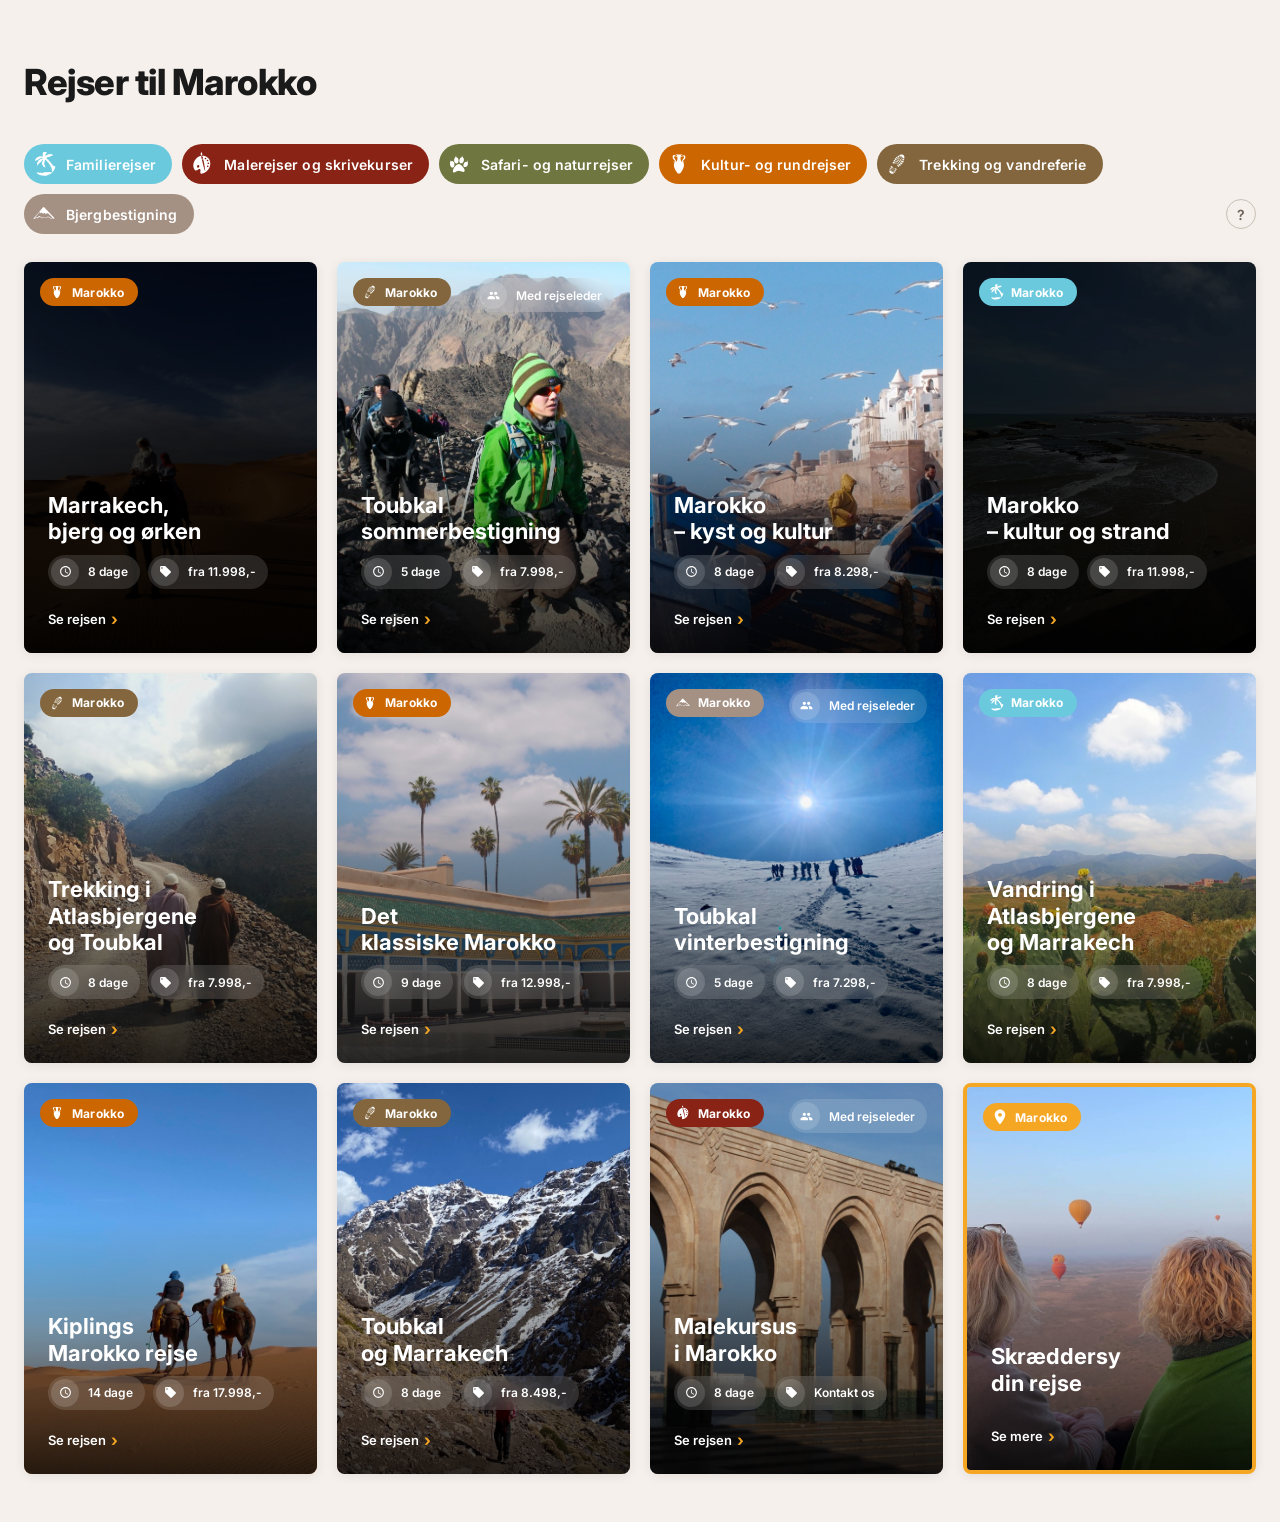
==== index.html @ 6b5b654d "Ryd op: behold kun mockup-versionen" ====
<!DOCTYPE html>
<html lang="da">
<head>
  <meta charset="UTF-8">
  <meta http-equiv="refresh" content="0; url=rejseoversigt-mockup.html">
  <title>Rejseoversigt — Kipling Travel</title>
  <link rel="canonical" href="rejseoversigt-mockup.html">
</head>
<body>
  <p>Omdirigerer til <a href="rejseoversigt-mockup.html">rejseoversigten</a> …</p>
</body>
</html>
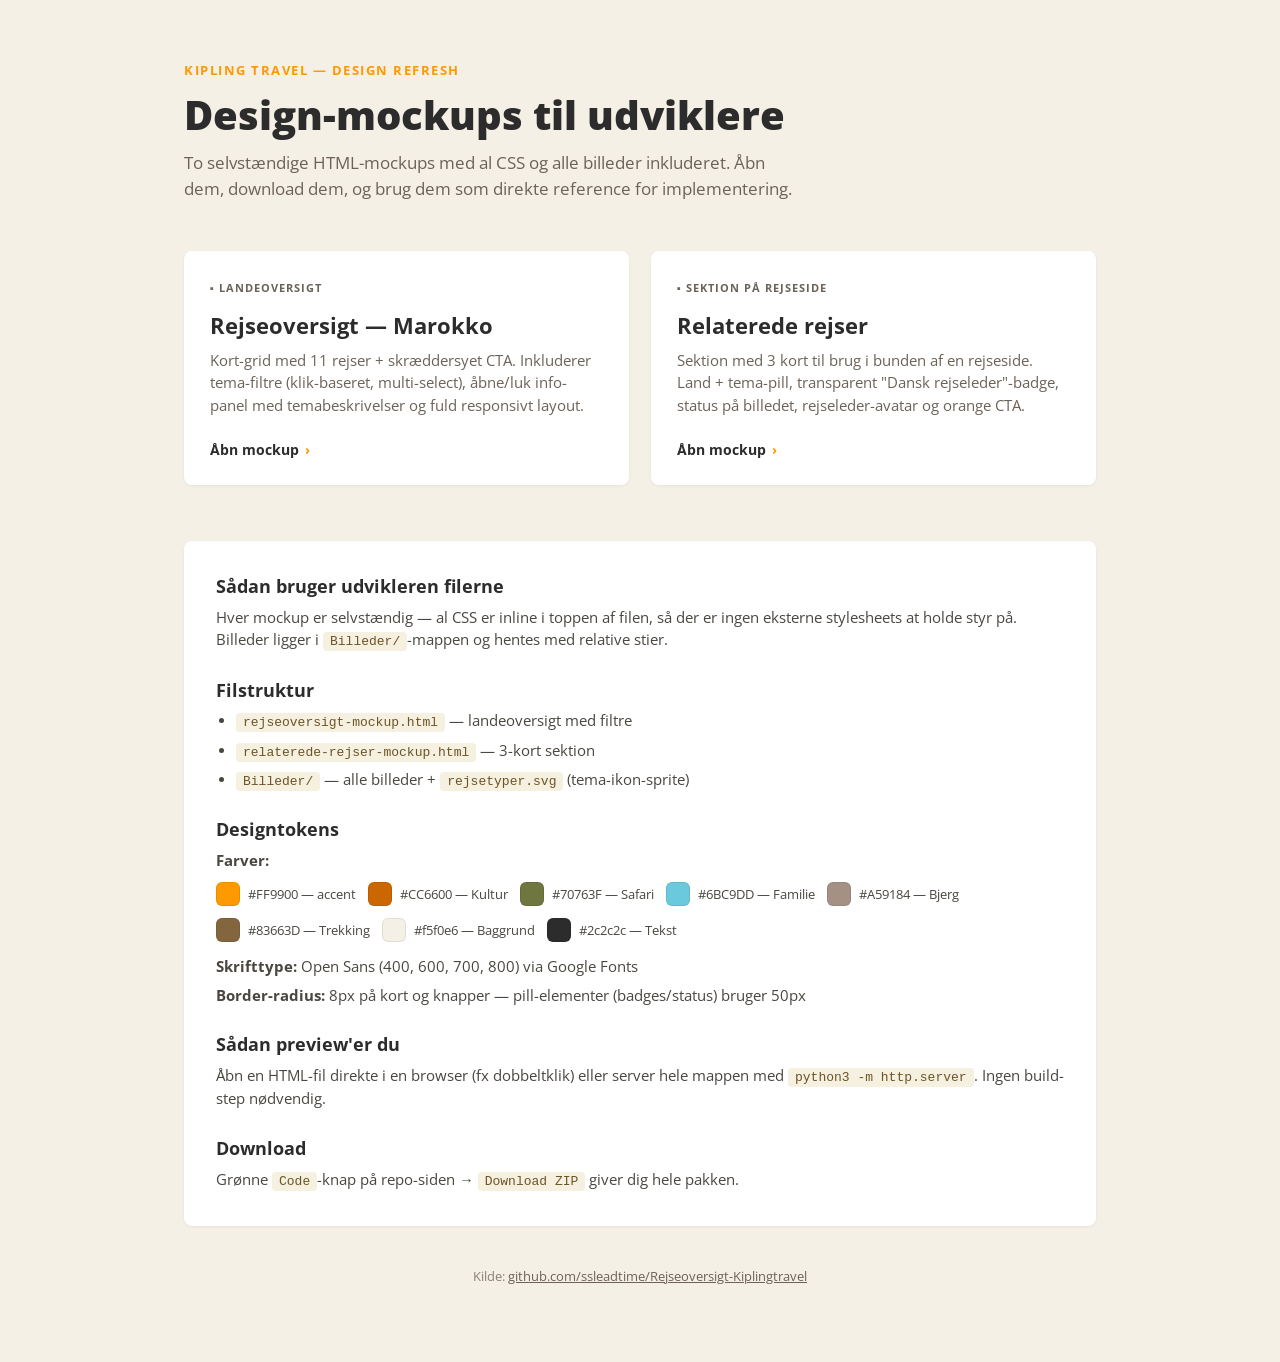
==== commit c472ba17: "Tilføj landing-side og README til udviklerhandover" ====
--- a/index.html
+++ b/index.html
@@ -2,11 +2,225 @@
 <html lang="da">
 <head>
   <meta charset="UTF-8">
-  <meta http-equiv="refresh" content="0; url=rejseoversigt-mockup.html">
-  <title>Rejseoversigt — Kipling Travel</title>
-  <link rel="canonical" href="rejseoversigt-mockup.html">
+  <meta name="viewport" content="width=device-width, initial-scale=1.0">
+  <title>Kipling Travel — design-mockups</title>
+  <style>
+    @import url('https://fonts.googleapis.com/css2?family=Open+Sans:wght@400;500;600;700;800&display=swap');
+
+    * { box-sizing: border-box; }
+    body {
+      margin: 0;
+      font-family: 'Open Sans', -apple-system, BlinkMacSystemFont, sans-serif;
+      background: #f5f0e6;
+      color: #2c2c2c;
+      line-height: 1.55;
+      -webkit-font-smoothing: antialiased;
+    }
+
+    .wrap {
+      max-width: 960px;
+      margin: 0 auto;
+      padding: 60px 24px 80px;
+    }
+
+    header { margin-bottom: 48px; }
+    header .kicker {
+      font-size: 13px;
+      letter-spacing: 1.5px;
+      font-weight: 700;
+      color: #FF9900;
+      text-transform: uppercase;
+      margin: 0 0 12px;
+    }
+    header h1 {
+      font-size: 40px;
+      font-weight: 800;
+      margin: 0 0 12px;
+      color: #2c2c2c;
+      line-height: 1.15;
+    }
+    header p {
+      font-size: 17px;
+      color: #6c6258;
+      margin: 0;
+      max-width: 620px;
+    }
+
+    .mockups {
+      display: grid;
+      grid-template-columns: repeat(2, 1fr);
+      gap: 22px;
+      margin-bottom: 56px;
+    }
+    @media (max-width: 720px) {
+      .mockups { grid-template-columns: 1fr; }
+    }
+
+    .card {
+      background: #fff;
+      border-radius: 8px;
+      padding: 28px 26px 24px;
+      text-decoration: none;
+      color: inherit;
+      box-shadow: 0 1px 3px rgba(0,0,0,0.06);
+      transition: transform 0.2s ease, box-shadow 0.2s ease;
+      display: flex;
+      flex-direction: column;
+    }
+    .card:hover {
+      transform: translateY(-3px);
+      box-shadow: 0 10px 28px rgba(0,0,0,0.12);
+    }
+    .card .label {
+      display: inline-flex;
+      align-items: center;
+      gap: 6px;
+      font-size: 11px;
+      font-weight: 700;
+      color: #6c6258;
+      letter-spacing: 1px;
+      text-transform: uppercase;
+      margin-bottom: 12px;
+    }
+    .card h2 {
+      font-size: 22px;
+      font-weight: 700;
+      margin: 0 0 8px;
+      color: #2c2c2c;
+    }
+    .card p {
+      font-size: 14.5px;
+      color: #6c6258;
+      margin: 0 0 22px;
+      flex: 1;
+    }
+    .card .cta {
+      display: inline-flex;
+      align-items: center;
+      gap: 6px;
+      font-weight: 700;
+      color: #2c2c2c;
+      font-size: 14px;
+    }
+    .card .cta .arrow { color: #FF9900; }
+
+    section.info {
+      background: #fff;
+      border-radius: 8px;
+      padding: 32px 32px 28px;
+      box-shadow: 0 1px 3px rgba(0,0,0,0.06);
+    }
+    section.info h3 {
+      margin: 0 0 6px;
+      font-size: 18px;
+      font-weight: 700;
+    }
+    section.info h3:not(:first-child) { margin-top: 24px; }
+    section.info p, section.info li {
+      color: #4a4640;
+      font-size: 14.5px;
+      margin: 0 0 6px;
+    }
+    section.info ul {
+      margin: 0 0 6px 20px;
+      padding: 0;
+    }
+    section.info code {
+      font-family: 'SF Mono', Menlo, Monaco, Consolas, monospace;
+      background: #f5f0e0;
+      padding: 2px 7px;
+      border-radius: 4px;
+      font-size: 13px;
+      color: #6c5426;
+    }
+    section.info .swatches {
+      display: flex;
+      gap: 12px;
+      flex-wrap: wrap;
+      margin-top: 10px;
+    }
+    section.info .swatch {
+      display: inline-flex;
+      align-items: center;
+      gap: 8px;
+      font-size: 13px;
+      color: #4a4640;
+    }
+    section.info .swatch .chip {
+      width: 24px; height: 24px; border-radius: 6px;
+      box-shadow: inset 0 0 0 1px rgba(0,0,0,0.08);
+    }
+
+    footer {
+      margin-top: 40px;
+      color: #8a8175;
+      font-size: 13px;
+      text-align: center;
+    }
+    footer a { color: #6c6258; }
+  </style>
 </head>
 <body>
-  <p>Omdirigerer til <a href="rejseoversigt-mockup.html">rejseoversigten</a> …</p>
+
+  <div class="wrap">
+    <header>
+      <p class="kicker">Kipling Travel — design refresh</p>
+      <h1>Design-mockups til udviklere</h1>
+      <p>To selvstændige HTML-mockups med al CSS og alle billeder inkluderet. Åbn dem, download dem, og brug dem som direkte reference for implementering.</p>
+    </header>
+
+    <div class="mockups">
+      <a class="card" href="rejseoversigt-mockup.html">
+        <span class="label">▪ Landeoversigt</span>
+        <h2>Rejseoversigt — Marokko</h2>
+        <p>Kort-grid med 11 rejser + skræddersyet CTA. Inkluderer tema-filtre (klik-baseret, multi-select), åbne/luk info-panel med temabeskrivelser og fuld responsivt layout.</p>
+        <span class="cta">Åbn mockup <span class="arrow">›</span></span>
+      </a>
+      <a class="card" href="relaterede-rejser-mockup.html">
+        <span class="label">▪ Sektion på rejseside</span>
+        <h2>Relaterede rejser</h2>
+        <p>Sektion med 3 kort til brug i bunden af en rejseside. Land + tema-pill, transparent "Dansk rejseleder"-badge, status på billedet, rejseleder-avatar og orange CTA.</p>
+        <span class="cta">Åbn mockup <span class="arrow">›</span></span>
+      </a>
+    </div>
+
+    <section class="info">
+      <h3>Sådan bruger udvikleren filerne</h3>
+      <p>Hver mockup er selvstændig — al CSS er inline i toppen af filen, så der er ingen eksterne stylesheets at holde styr på. Billeder ligger i <code>Billeder/</code>-mappen og hentes med relative stier.</p>
+
+      <h3>Filstruktur</h3>
+      <ul>
+        <li><code>rejseoversigt-mockup.html</code> — landeoversigt med filtre</li>
+        <li><code>relaterede-rejser-mockup.html</code> — 3-kort sektion</li>
+        <li><code>Billeder/</code> — alle billeder + <code>rejsetyper.svg</code> (tema-ikon-sprite)</li>
+      </ul>
+
+      <h3>Designtokens</h3>
+      <p><strong>Farver:</strong></p>
+      <div class="swatches">
+        <span class="swatch"><span class="chip" style="background:#FF9900"></span>#FF9900 — accent</span>
+        <span class="swatch"><span class="chip" style="background:#CC6600"></span>#CC6600 — Kultur</span>
+        <span class="swatch"><span class="chip" style="background:#70763F"></span>#70763F — Safari</span>
+        <span class="swatch"><span class="chip" style="background:#6BC9DD"></span>#6BC9DD — Familie</span>
+        <span class="swatch"><span class="chip" style="background:#A59184"></span>#A59184 — Bjerg</span>
+        <span class="swatch"><span class="chip" style="background:#83663D"></span>#83663D — Trekking</span>
+        <span class="swatch"><span class="chip" style="background:#f5f0e6"></span>#f5f0e6 — Baggrund</span>
+        <span class="swatch"><span class="chip" style="background:#2c2c2c"></span>#2c2c2c — Tekst</span>
+      </div>
+      <p style="margin-top:14px;"><strong>Skrifttype:</strong> Open Sans (400, 600, 700, 800) via Google Fonts</p>
+      <p><strong>Border-radius:</strong> 8px på kort og knapper — pill-elementer (badges/status) bruger 50px</p>
+
+      <h3>Sådan preview'er du</h3>
+      <p>Åbn en HTML-fil direkte i en browser (fx dobbeltklik) eller server hele mappen med <code>python3 -m http.server</code>. Ingen build-step nødvendig.</p>
+
+      <h3>Download</h3>
+      <p>Grønne <code>Code</code>-knap på repo-siden → <code>Download ZIP</code> giver dig hele pakken.</p>
+    </section>
+
+    <footer>
+      Kilde: <a href="https://github.com/ssleadtime/Rejseoversigt-Kiplingtravel">github.com/ssleadtime/Rejseoversigt-Kiplingtravel</a>
+    </footer>
+  </div>
+
 </body>
 </html>
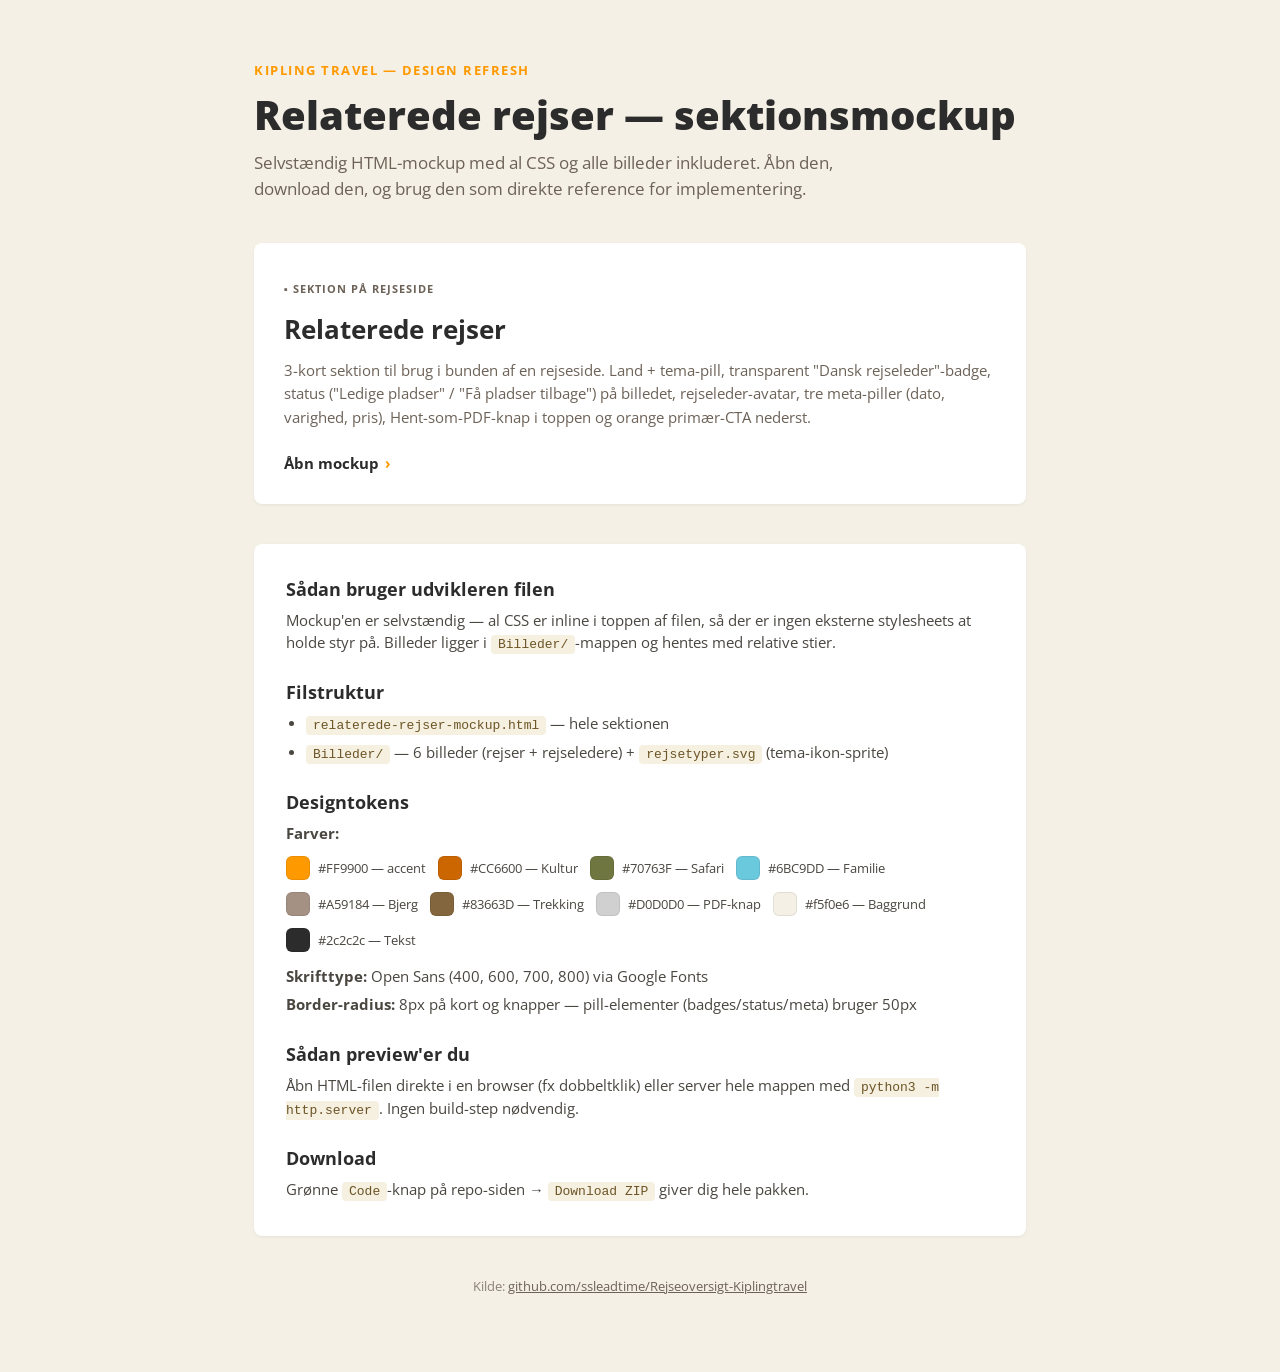
==== commit 5c79150d: "Ryd op: kun relaterede-rejser mockup — udvikleren har allerede rejseoversigten" ====
--- a/index.html
+++ b/index.html
@@ -3,7 +3,7 @@
 <head>
   <meta charset="UTF-8">
   <meta name="viewport" content="width=device-width, initial-scale=1.0">
-  <title>Kipling Travel — design-mockups</title>
+  <title>Kipling Travel — Relaterede rejser mockup</title>
   <style>
     @import url('https://fonts.googleapis.com/css2?family=Open+Sans:wght@400;500;600;700;800&display=swap');
 
@@ -18,12 +18,12 @@
     }
 
     .wrap {
-      max-width: 960px;
+      max-width: 820px;
       margin: 0 auto;
       padding: 60px 24px 80px;
     }
 
-    header { margin-bottom: 48px; }
+    header { margin-bottom: 40px; }
     header .kicker {
       font-size: 13px;
       letter-spacing: 1.5px;
@@ -46,26 +46,16 @@
       max-width: 620px;
     }
 
-    .mockups {
-      display: grid;
-      grid-template-columns: repeat(2, 1fr);
-      gap: 22px;
-      margin-bottom: 56px;
-    }
-    @media (max-width: 720px) {
-      .mockups { grid-template-columns: 1fr; }
-    }
-
     .card {
       background: #fff;
       border-radius: 8px;
-      padding: 28px 26px 24px;
+      padding: 32px 30px 28px;
       text-decoration: none;
       color: inherit;
       box-shadow: 0 1px 3px rgba(0,0,0,0.06);
       transition: transform 0.2s ease, box-shadow 0.2s ease;
-      display: flex;
-      flex-direction: column;
+      display: block;
+      margin-bottom: 40px;
     }
     .card:hover {
       transform: translateY(-3px);
@@ -83,16 +73,15 @@
       margin-bottom: 12px;
     }
     .card h2 {
-      font-size: 22px;
-      font-weight: 700;
-      margin: 0 0 8px;
+      font-size: 26px;
+      font-weight: 700;
+      margin: 0 0 10px;
       color: #2c2c2c;
     }
     .card p {
-      font-size: 14.5px;
+      font-size: 15px;
       color: #6c6258;
       margin: 0 0 22px;
-      flex: 1;
     }
     .card .cta {
       display: inline-flex;
@@ -100,7 +89,7 @@
       gap: 6px;
       font-weight: 700;
       color: #2c2c2c;
-      font-size: 14px;
+      font-size: 15px;
     }
     .card .cta .arrow { color: #FF9900; }
 
@@ -165,34 +154,25 @@
   <div class="wrap">
     <header>
       <p class="kicker">Kipling Travel — design refresh</p>
-      <h1>Design-mockups til udviklere</h1>
-      <p>To selvstændige HTML-mockups med al CSS og alle billeder inkluderet. Åbn dem, download dem, og brug dem som direkte reference for implementering.</p>
+      <h1>Relaterede rejser — sektionsmockup</h1>
+      <p>Selvstændig HTML-mockup med al CSS og alle billeder inkluderet. Åbn den, download den, og brug den som direkte reference for implementering.</p>
     </header>
 
-    <div class="mockups">
-      <a class="card" href="rejseoversigt-mockup.html">
-        <span class="label">▪ Landeoversigt</span>
-        <h2>Rejseoversigt — Marokko</h2>
-        <p>Kort-grid med 11 rejser + skræddersyet CTA. Inkluderer tema-filtre (klik-baseret, multi-select), åbne/luk info-panel med temabeskrivelser og fuld responsivt layout.</p>
-        <span class="cta">Åbn mockup <span class="arrow">›</span></span>
-      </a>
-      <a class="card" href="relaterede-rejser-mockup.html">
-        <span class="label">▪ Sektion på rejseside</span>
-        <h2>Relaterede rejser</h2>
-        <p>Sektion med 3 kort til brug i bunden af en rejseside. Land + tema-pill, transparent "Dansk rejseleder"-badge, status på billedet, rejseleder-avatar og orange CTA.</p>
-        <span class="cta">Åbn mockup <span class="arrow">›</span></span>
-      </a>
-    </div>
+    <a class="card" href="relaterede-rejser-mockup.html">
+      <span class="label">▪ Sektion på rejseside</span>
+      <h2>Relaterede rejser</h2>
+      <p>3-kort sektion til brug i bunden af en rejseside. Land + tema-pill, transparent "Dansk rejseleder"-badge, status ("Ledige pladser" / "Få pladser tilbage") på billedet, rejseleder-avatar, tre meta-piller (dato, varighed, pris), Hent-som-PDF-knap i toppen og orange primær-CTA nederst.</p>
+      <span class="cta">Åbn mockup <span class="arrow">›</span></span>
+    </a>
 
     <section class="info">
-      <h3>Sådan bruger udvikleren filerne</h3>
-      <p>Hver mockup er selvstændig — al CSS er inline i toppen af filen, så der er ingen eksterne stylesheets at holde styr på. Billeder ligger i <code>Billeder/</code>-mappen og hentes med relative stier.</p>
+      <h3>Sådan bruger udvikleren filen</h3>
+      <p>Mockup'en er selvstændig — al CSS er inline i toppen af filen, så der er ingen eksterne stylesheets at holde styr på. Billeder ligger i <code>Billeder/</code>-mappen og hentes med relative stier.</p>
 
       <h3>Filstruktur</h3>
       <ul>
-        <li><code>rejseoversigt-mockup.html</code> — landeoversigt med filtre</li>
-        <li><code>relaterede-rejser-mockup.html</code> — 3-kort sektion</li>
-        <li><code>Billeder/</code> — alle billeder + <code>rejsetyper.svg</code> (tema-ikon-sprite)</li>
+        <li><code>relaterede-rejser-mockup.html</code> — hele sektionen</li>
+        <li><code>Billeder/</code> — 6 billeder (rejser + rejseledere) + <code>rejsetyper.svg</code> (tema-ikon-sprite)</li>
       </ul>
 
       <h3>Designtokens</h3>
@@ -204,14 +184,15 @@
         <span class="swatch"><span class="chip" style="background:#6BC9DD"></span>#6BC9DD — Familie</span>
         <span class="swatch"><span class="chip" style="background:#A59184"></span>#A59184 — Bjerg</span>
         <span class="swatch"><span class="chip" style="background:#83663D"></span>#83663D — Trekking</span>
+        <span class="swatch"><span class="chip" style="background:#D0D0D0"></span>#D0D0D0 — PDF-knap</span>
         <span class="swatch"><span class="chip" style="background:#f5f0e6"></span>#f5f0e6 — Baggrund</span>
         <span class="swatch"><span class="chip" style="background:#2c2c2c"></span>#2c2c2c — Tekst</span>
       </div>
       <p style="margin-top:14px;"><strong>Skrifttype:</strong> Open Sans (400, 600, 700, 800) via Google Fonts</p>
-      <p><strong>Border-radius:</strong> 8px på kort og knapper — pill-elementer (badges/status) bruger 50px</p>
+      <p><strong>Border-radius:</strong> 8px på kort og knapper — pill-elementer (badges/status/meta) bruger 50px</p>
 
       <h3>Sådan preview'er du</h3>
-      <p>Åbn en HTML-fil direkte i en browser (fx dobbeltklik) eller server hele mappen med <code>python3 -m http.server</code>. Ingen build-step nødvendig.</p>
+      <p>Åbn HTML-filen direkte i en browser (fx dobbeltklik) eller server hele mappen med <code>python3 -m http.server</code>. Ingen build-step nødvendig.</p>
 
       <h3>Download</h3>
       <p>Grønne <code>Code</code>-knap på repo-siden → <code>Download ZIP</code> giver dig hele pakken.</p>
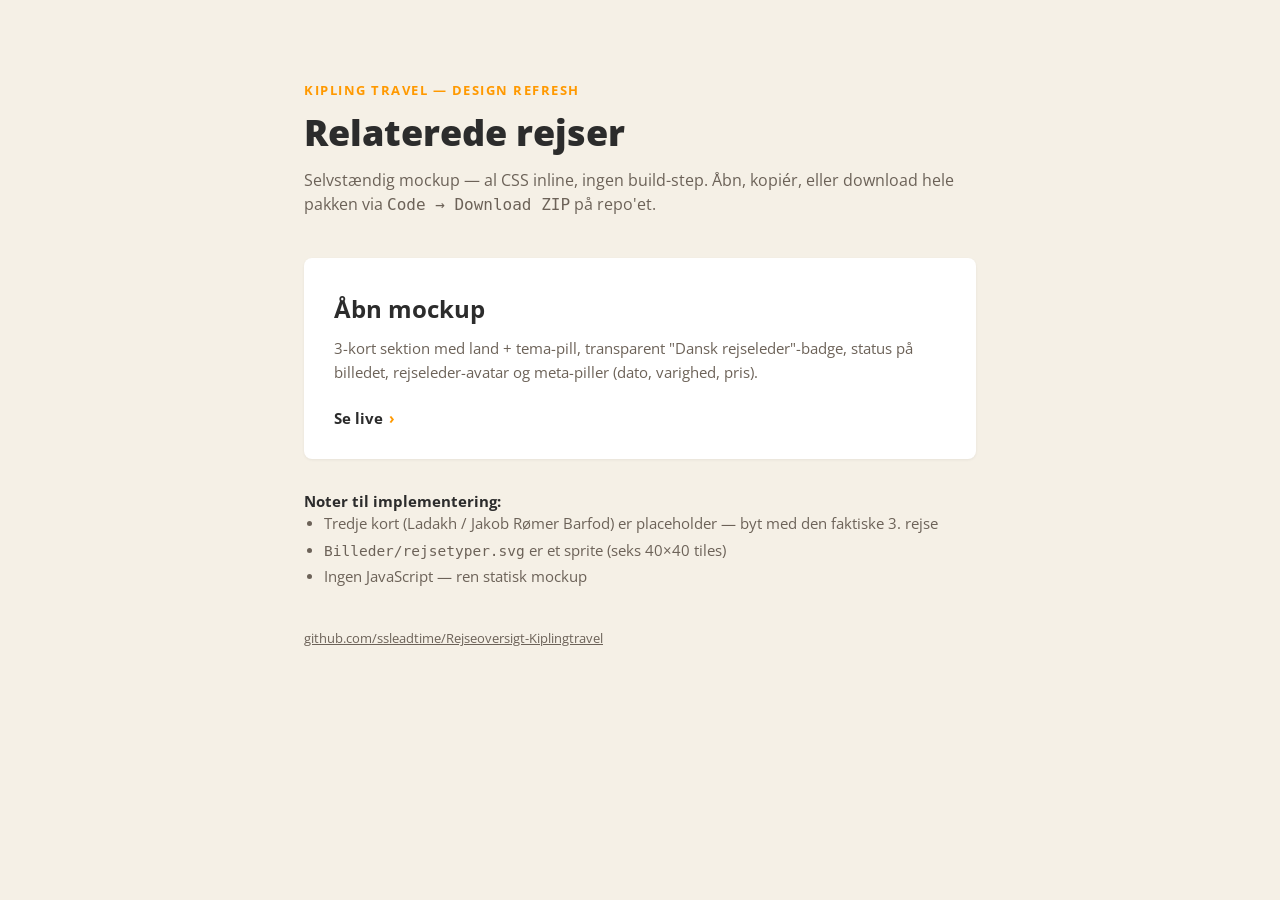
==== commit 94540e87: "Slank landing og README - udvikleren kender brandet, mockup'en taler for sig selv" ====
--- a/index.html
+++ b/index.html
@@ -18,9 +18,9 @@
     }
 
     .wrap {
-      max-width: 820px;
+      max-width: 720px;
       margin: 0 auto;
-      padding: 60px 24px 80px;
+      padding: 80px 24px;
     }
 
     header { margin-bottom: 40px; }
@@ -33,17 +33,16 @@
       margin: 0 0 12px;
     }
     header h1 {
-      font-size: 40px;
+      font-size: 36px;
       font-weight: 800;
-      margin: 0 0 12px;
+      margin: 0 0 14px;
       color: #2c2c2c;
       line-height: 1.15;
     }
     header p {
-      font-size: 17px;
+      font-size: 16px;
       color: #6c6258;
       margin: 0;
-      max-width: 620px;
     }
 
     .card {
@@ -55,25 +54,14 @@
       box-shadow: 0 1px 3px rgba(0,0,0,0.06);
       transition: transform 0.2s ease, box-shadow 0.2s ease;
       display: block;
-      margin-bottom: 40px;
+      margin-bottom: 32px;
     }
     .card:hover {
       transform: translateY(-3px);
       box-shadow: 0 10px 28px rgba(0,0,0,0.12);
     }
-    .card .label {
-      display: inline-flex;
-      align-items: center;
-      gap: 6px;
-      font-size: 11px;
-      font-weight: 700;
-      color: #6c6258;
-      letter-spacing: 1px;
-      text-transform: uppercase;
-      margin-bottom: 12px;
-    }
     .card h2 {
-      font-size: 26px;
+      font-size: 24px;
       font-weight: 700;
       margin: 0 0 10px;
       color: #2c2c2c;
@@ -93,58 +81,18 @@
     }
     .card .cta .arrow { color: #FF9900; }
 
-    section.info {
-      background: #fff;
-      border-radius: 8px;
-      padding: 32px 32px 28px;
-      box-shadow: 0 1px 3px rgba(0,0,0,0.06);
+    .notes {
+      font-size: 14.5px;
+      color: #6c6258;
     }
-    section.info h3 {
-      margin: 0 0 6px;
-      font-size: 18px;
-      font-weight: 700;
-    }
-    section.info h3:not(:first-child) { margin-top: 24px; }
-    section.info p, section.info li {
-      color: #4a4640;
-      font-size: 14.5px;
-      margin: 0 0 6px;
-    }
-    section.info ul {
-      margin: 0 0 6px 20px;
-      padding: 0;
-    }
-    section.info code {
-      font-family: 'SF Mono', Menlo, Monaco, Consolas, monospace;
-      background: #f5f0e0;
-      padding: 2px 7px;
-      border-radius: 4px;
-      font-size: 13px;
-      color: #6c5426;
-    }
-    section.info .swatches {
-      display: flex;
-      gap: 12px;
-      flex-wrap: wrap;
-      margin-top: 10px;
-    }
-    section.info .swatch {
-      display: inline-flex;
-      align-items: center;
-      gap: 8px;
-      font-size: 13px;
-      color: #4a4640;
-    }
-    section.info .swatch .chip {
-      width: 24px; height: 24px; border-radius: 6px;
-      box-shadow: inset 0 0 0 1px rgba(0,0,0,0.08);
-    }
+    .notes strong { color: #2c2c2c; }
+    .notes ul { margin: 0; padding-left: 20px; }
+    .notes li { margin-bottom: 4px; }
 
     footer {
       margin-top: 40px;
       color: #8a8175;
       font-size: 13px;
-      text-align: center;
     }
     footer a { color: #6c6258; }
   </style>
@@ -154,52 +102,27 @@
   <div class="wrap">
     <header>
       <p class="kicker">Kipling Travel — design refresh</p>
-      <h1>Relaterede rejser — sektionsmockup</h1>
-      <p>Selvstændig HTML-mockup med al CSS og alle billeder inkluderet. Åbn den, download den, og brug den som direkte reference for implementering.</p>
+      <h1>Relaterede rejser</h1>
+      <p>Selvstændig mockup — al CSS inline, ingen build-step. Åbn, kopiér, eller download hele pakken via <code>Code → Download ZIP</code> på repo'et.</p>
     </header>
 
     <a class="card" href="relaterede-rejser-mockup.html">
-      <span class="label">▪ Sektion på rejseside</span>
-      <h2>Relaterede rejser</h2>
-      <p>3-kort sektion til brug i bunden af en rejseside. Land + tema-pill, transparent "Dansk rejseleder"-badge, status ("Ledige pladser" / "Få pladser tilbage") på billedet, rejseleder-avatar, tre meta-piller (dato, varighed, pris), Hent-som-PDF-knap i toppen og orange primær-CTA nederst.</p>
-      <span class="cta">Åbn mockup <span class="arrow">›</span></span>
+      <h2>Åbn mockup</h2>
+      <p>3-kort sektion med land + tema-pill, transparent "Dansk rejseleder"-badge, status på billedet, rejseleder-avatar og meta-piller (dato, varighed, pris).</p>
+      <span class="cta">Se live <span class="arrow">›</span></span>
     </a>
 
-    <section class="info">
-      <h3>Sådan bruger udvikleren filen</h3>
-      <p>Mockup'en er selvstændig — al CSS er inline i toppen af filen, så der er ingen eksterne stylesheets at holde styr på. Billeder ligger i <code>Billeder/</code>-mappen og hentes med relative stier.</p>
-
-      <h3>Filstruktur</h3>
+    <div class="notes">
+      <strong>Noter til implementering:</strong>
       <ul>
-        <li><code>relaterede-rejser-mockup.html</code> — hele sektionen</li>
-        <li><code>Billeder/</code> — 6 billeder (rejser + rejseledere) + <code>rejsetyper.svg</code> (tema-ikon-sprite)</li>
+        <li>Tredje kort (Ladakh / Jakob Rømer Barfod) er placeholder — byt med den faktiske 3. rejse</li>
+        <li><code>Billeder/rejsetyper.svg</code> er et sprite (seks 40×40 tiles)</li>
+        <li>Ingen JavaScript — ren statisk mockup</li>
       </ul>
-
-      <h3>Designtokens</h3>
-      <p><strong>Farver:</strong></p>
-      <div class="swatches">
-        <span class="swatch"><span class="chip" style="background:#FF9900"></span>#FF9900 — accent</span>
-        <span class="swatch"><span class="chip" style="background:#CC6600"></span>#CC6600 — Kultur</span>
-        <span class="swatch"><span class="chip" style="background:#70763F"></span>#70763F — Safari</span>
-        <span class="swatch"><span class="chip" style="background:#6BC9DD"></span>#6BC9DD — Familie</span>
-        <span class="swatch"><span class="chip" style="background:#A59184"></span>#A59184 — Bjerg</span>
-        <span class="swatch"><span class="chip" style="background:#83663D"></span>#83663D — Trekking</span>
-        <span class="swatch"><span class="chip" style="background:#D0D0D0"></span>#D0D0D0 — PDF-knap</span>
-        <span class="swatch"><span class="chip" style="background:#f5f0e6"></span>#f5f0e6 — Baggrund</span>
-        <span class="swatch"><span class="chip" style="background:#2c2c2c"></span>#2c2c2c — Tekst</span>
-      </div>
-      <p style="margin-top:14px;"><strong>Skrifttype:</strong> Open Sans (400, 600, 700, 800) via Google Fonts</p>
-      <p><strong>Border-radius:</strong> 8px på kort og knapper — pill-elementer (badges/status/meta) bruger 50px</p>
-
-      <h3>Sådan preview'er du</h3>
-      <p>Åbn HTML-filen direkte i en browser (fx dobbeltklik) eller server hele mappen med <code>python3 -m http.server</code>. Ingen build-step nødvendig.</p>
-
-      <h3>Download</h3>
-      <p>Grønne <code>Code</code>-knap på repo-siden → <code>Download ZIP</code> giver dig hele pakken.</p>
-    </section>
+    </div>
 
     <footer>
-      Kilde: <a href="https://github.com/ssleadtime/Rejseoversigt-Kiplingtravel">github.com/ssleadtime/Rejseoversigt-Kiplingtravel</a>
+      <a href="https://github.com/ssleadtime/Rejseoversigt-Kiplingtravel">github.com/ssleadtime/Rejseoversigt-Kiplingtravel</a>
     </footer>
   </div>
 
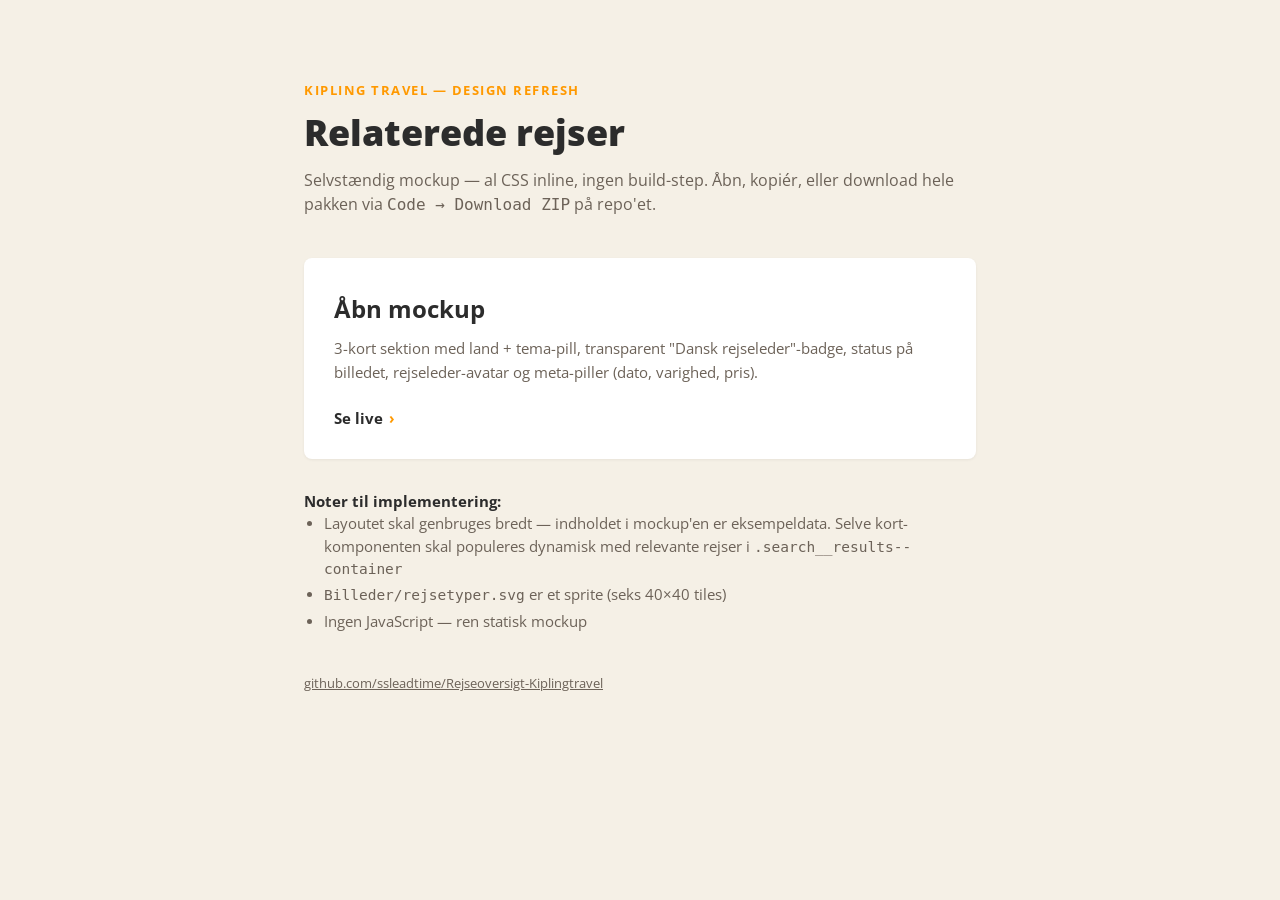
==== commit 5bb28b61: "Præcisér: mockup viser komponent-mønster, indhold er eksempeldata" ====
--- a/index.html
+++ b/index.html
@@ -115,7 +115,7 @@
     <div class="notes">
       <strong>Noter til implementering:</strong>
       <ul>
-        <li>Tredje kort (Ladakh / Jakob Rømer Barfod) er placeholder — byt med den faktiske 3. rejse</li>
+        <li>Layoutet skal genbruges bredt — indholdet i mockup'en er eksempeldata. Selve kort-komponenten skal populeres dynamisk med relevante rejser i <code>.search__results--container</code></li>
         <li><code>Billeder/rejsetyper.svg</code> er et sprite (seks 40×40 tiles)</li>
         <li>Ingen JavaScript — ren statisk mockup</li>
       </ul>
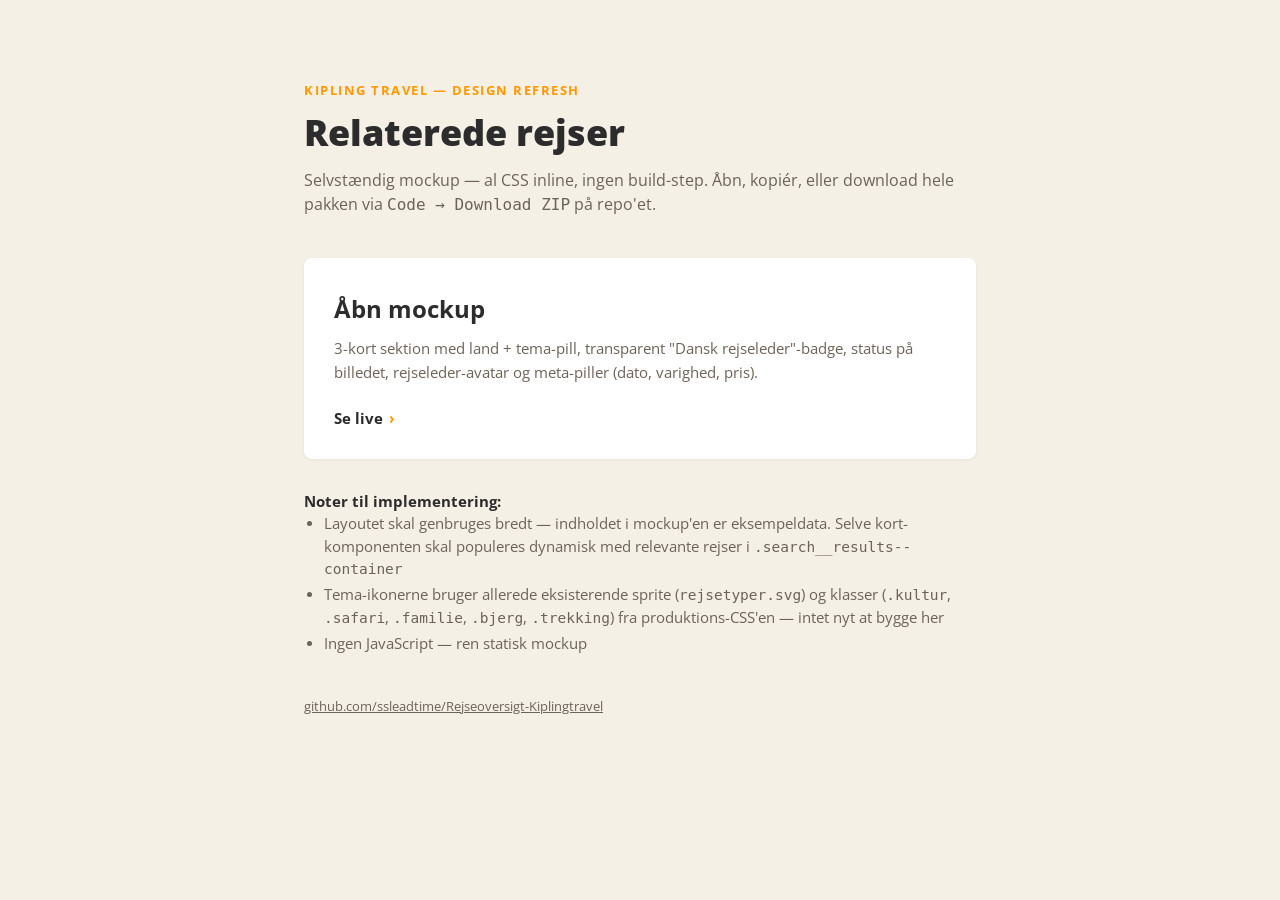
==== commit 24c66196: "Præcisér at tema-ikoner allerede findes i produktions-CSS" ====
--- a/index.html
+++ b/index.html
@@ -116,7 +116,7 @@
       <strong>Noter til implementering:</strong>
       <ul>
         <li>Layoutet skal genbruges bredt — indholdet i mockup'en er eksempeldata. Selve kort-komponenten skal populeres dynamisk med relevante rejser i <code>.search__results--container</code></li>
-        <li><code>Billeder/rejsetyper.svg</code> er et sprite (seks 40×40 tiles)</li>
+        <li>Tema-ikonerne bruger allerede eksisterende sprite (<code>rejsetyper.svg</code>) og klasser (<code>.kultur</code>, <code>.safari</code>, <code>.familie</code>, <code>.bjerg</code>, <code>.trekking</code>) fra produktions-CSS'en — intet nyt at bygge her</li>
         <li>Ingen JavaScript — ren statisk mockup</li>
       </ul>
     </div>
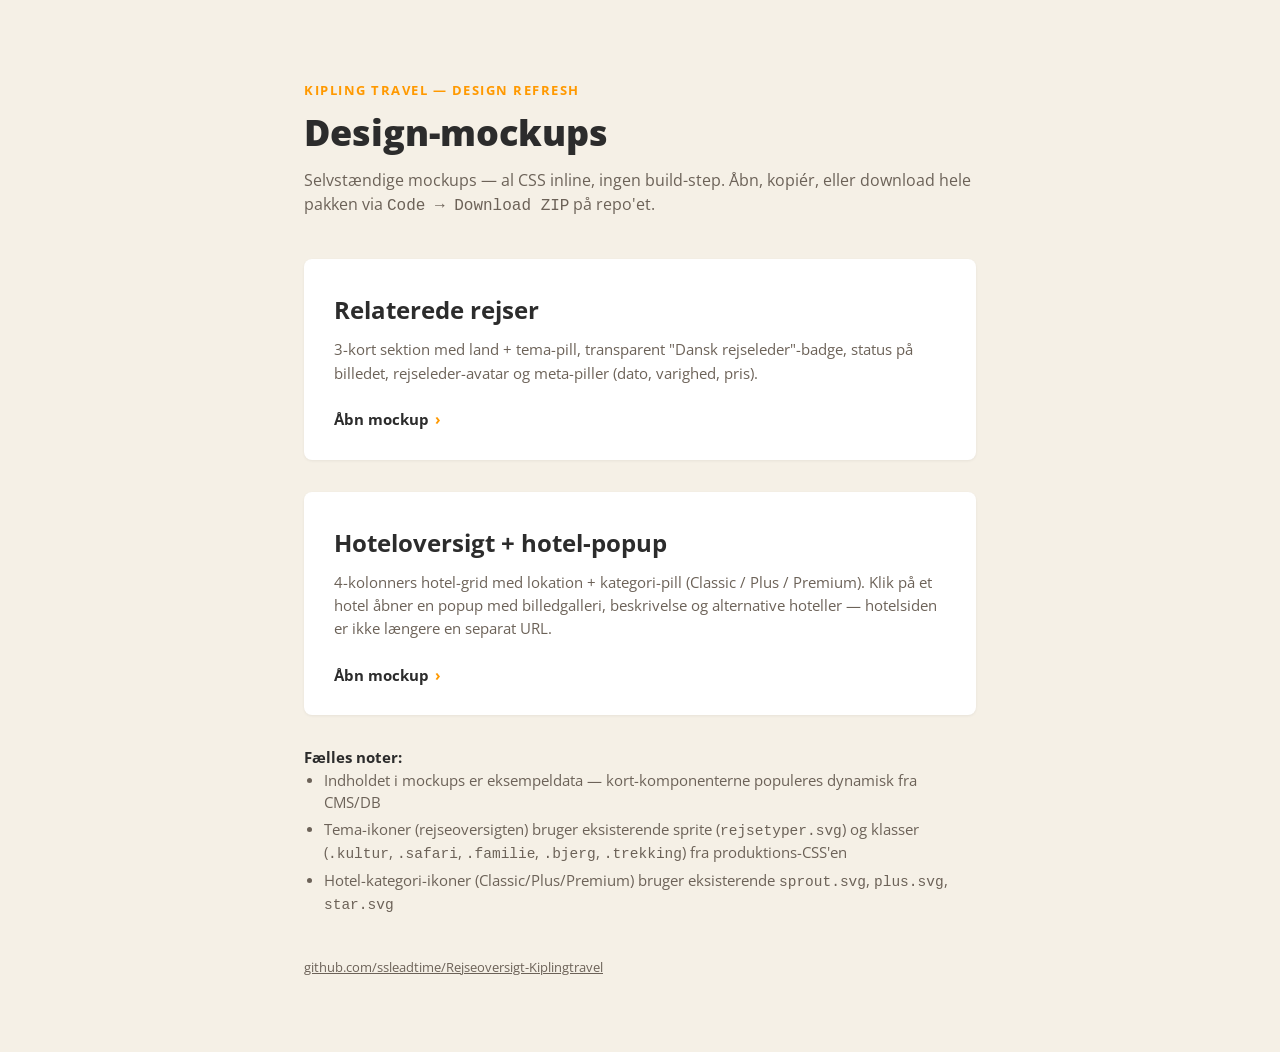
==== commit a75ea81e: "Tilføj hoteloversigt-mockup med popup-detaljevisning" ====
--- a/index.html
+++ b/index.html
@@ -102,22 +102,28 @@
   <div class="wrap">
     <header>
       <p class="kicker">Kipling Travel — design refresh</p>
-      <h1>Relaterede rejser</h1>
-      <p>Selvstændig mockup — al CSS inline, ingen build-step. Åbn, kopiér, eller download hele pakken via <code>Code → Download ZIP</code> på repo'et.</p>
+      <h1>Design-mockups</h1>
+      <p>Selvstændige mockups — al CSS inline, ingen build-step. Åbn, kopiér, eller download hele pakken via <code>Code → Download ZIP</code> på repo'et.</p>
     </header>
 
     <a class="card" href="relaterede-rejser-mockup.html">
-      <h2>Åbn mockup</h2>
+      <h2>Relaterede rejser</h2>
       <p>3-kort sektion med land + tema-pill, transparent "Dansk rejseleder"-badge, status på billedet, rejseleder-avatar og meta-piller (dato, varighed, pris).</p>
-      <span class="cta">Se live <span class="arrow">›</span></span>
+      <span class="cta">Åbn mockup <span class="arrow">›</span></span>
+    </a>
+
+    <a class="card" href="hoteloversigt-mockup.html">
+      <h2>Hoteloversigt + hotel-popup</h2>
+      <p>4-kolonners hotel-grid med lokation + kategori-pill (Classic / Plus / Premium). Klik på et hotel åbner en popup med billedgalleri, beskrivelse og alternative hoteller — hotelsiden er ikke længere en separat URL.</p>
+      <span class="cta">Åbn mockup <span class="arrow">›</span></span>
     </a>
 
     <div class="notes">
-      <strong>Noter til implementering:</strong>
+      <strong>Fælles noter:</strong>
       <ul>
-        <li>Layoutet skal genbruges bredt — indholdet i mockup'en er eksempeldata. Selve kort-komponenten skal populeres dynamisk med relevante rejser i <code>.search__results--container</code></li>
-        <li>Tema-ikonerne bruger allerede eksisterende sprite (<code>rejsetyper.svg</code>) og klasser (<code>.kultur</code>, <code>.safari</code>, <code>.familie</code>, <code>.bjerg</code>, <code>.trekking</code>) fra produktions-CSS'en — intet nyt at bygge her</li>
-        <li>Ingen JavaScript — ren statisk mockup</li>
+        <li>Indholdet i mockups er eksempeldata — kort-komponenterne populeres dynamisk fra CMS/DB</li>
+        <li>Tema-ikoner (rejseoversigten) bruger eksisterende sprite (<code>rejsetyper.svg</code>) og klasser (<code>.kultur</code>, <code>.safari</code>, <code>.familie</code>, <code>.bjerg</code>, <code>.trekking</code>) fra produktions-CSS'en</li>
+        <li>Hotel-kategori-ikoner (Classic/Plus/Premium) bruger eksisterende <code>sprout.svg</code>, <code>plus.svg</code>, <code>star.svg</code></li>
       </ul>
     </div>
 
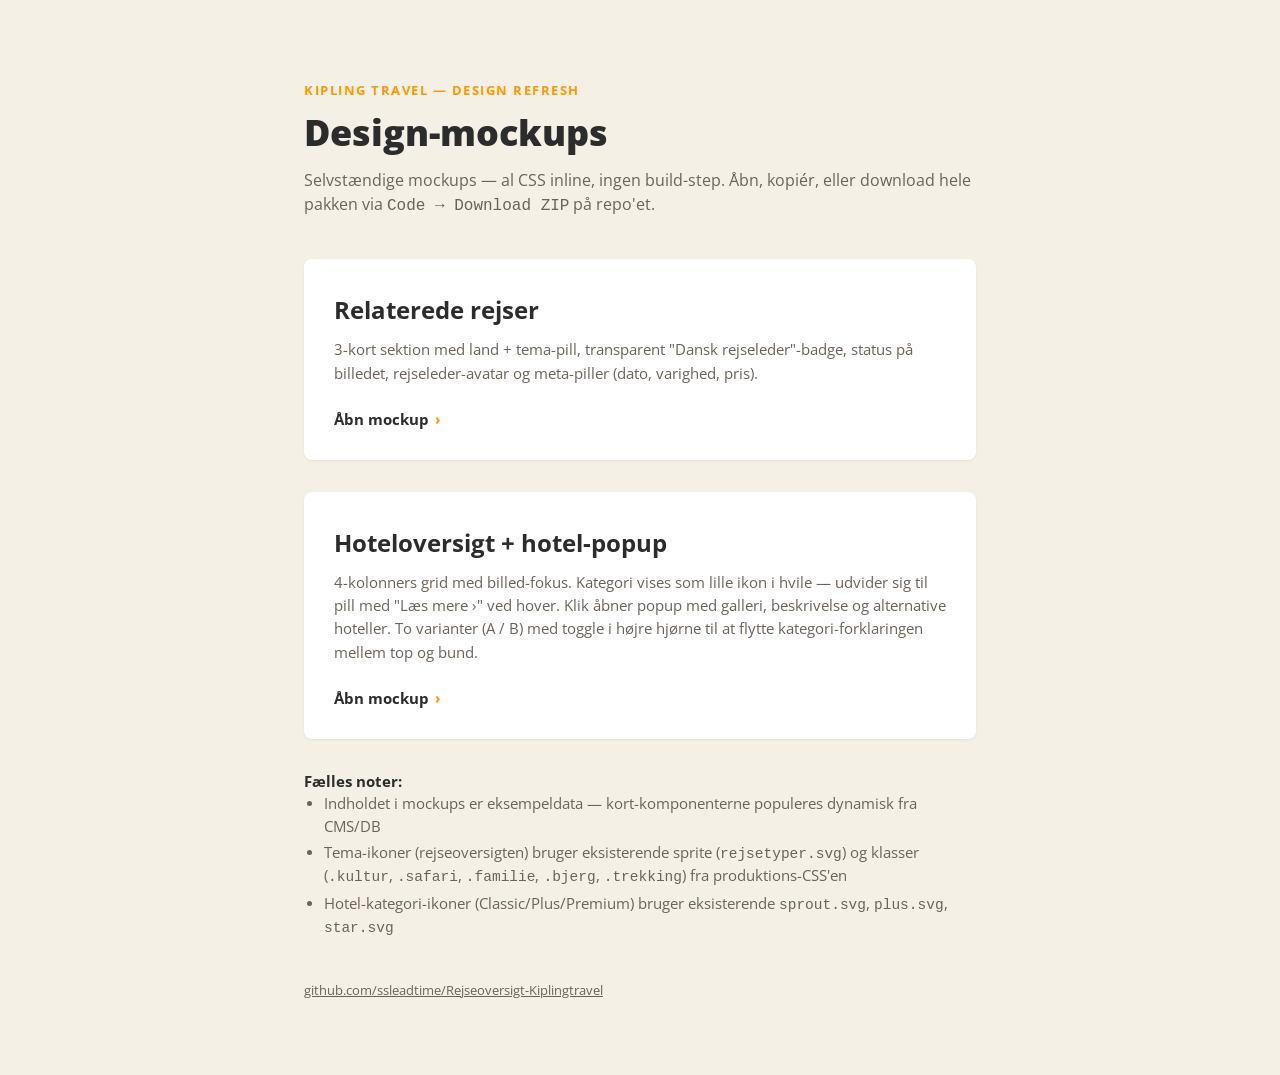
==== commit f2b7006e: "Nyt kort-layout med hover-pill + neutrale farver + A/B variant-toggle" ====
--- a/index.html
+++ b/index.html
@@ -114,7 +114,7 @@
 
     <a class="card" href="hoteloversigt-mockup.html">
       <h2>Hoteloversigt + hotel-popup</h2>
-      <p>4-kolonners hotel-grid med lokation + kategori-pill (Classic / Plus / Premium). Klik på et hotel åbner en popup med billedgalleri, beskrivelse og alternative hoteller — hotelsiden er ikke længere en separat URL.</p>
+      <p>4-kolonners grid med billed-fokus. Kategori vises som lille ikon i hvile — udvider sig til pill med "Læs mere ›" ved hover. Klik åbner popup med galleri, beskrivelse og alternative hoteller. To varianter (A / B) med toggle i højre hjørne til at flytte kategori-forklaringen mellem top og bund.</p>
       <span class="cta">Åbn mockup <span class="arrow">›</span></span>
     </a>
 
